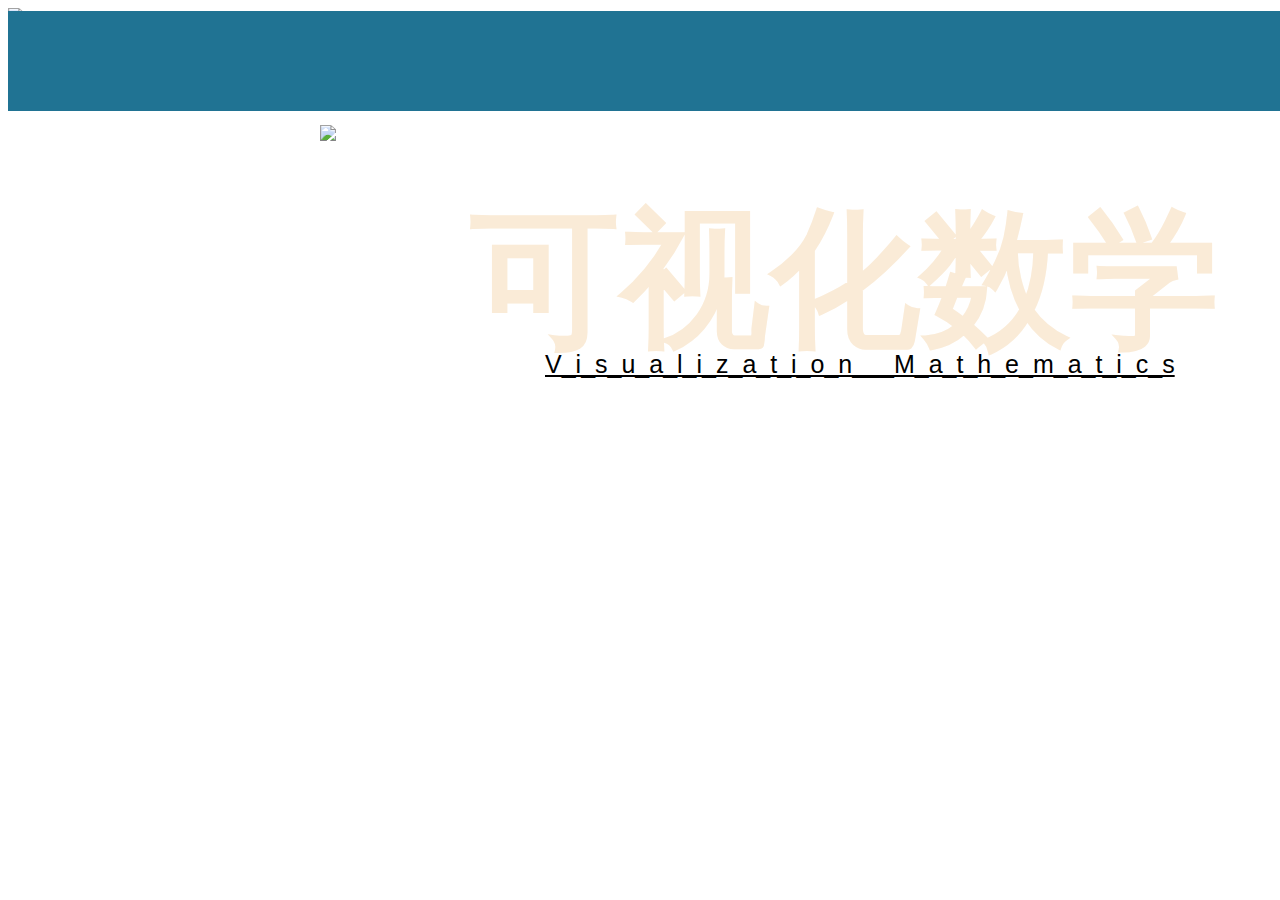
==== index.html @ 973137c5 "Add files via upload" ====
<!DOCTYPE html>
<html lang="en">
<head>
    <meta charset="UTF-8">
    <meta name="viewport" content="width=device-width, initial-scale=1.0">
    <title>可视化数学</title>

    <style>
        .title_bar{
            width: 100%;
            height: 100px;
            position: absolute;
            background-color: rgb(32, 115, 147);
            top: -10px;
        }

        .title{
            width: 950px;
            height: 325px;
            position: absolute;
            right: 10px;
            top: 80px;
        }
        .logo{
            display: inline-block;
            position: absolute;
            width: 240px;
            padding-top: 45px;
        }
        .word{
            display: inline-block;
            position: absolute;
            padding-left: 150px;
            width: 750px;
        }
        .english_word{
            position: absolute;
            padding-left: 225px;
            padding-top: 270px;
            width: 750px;
        }

        .backgroud{
            width: 100%;
            position: fixed;
            right: 0;
            top: 0;
        }
        
    </style>
</head>
<body>
    <div>
        <h1 class="title_bar"></h1>
        <img src="/picture/背景.jpg" width="100%">
        <div class="title">
            <img class="logo" src="/picture/logo.png">
            <h1 class="word" style="font: bolder 150px KaiTi; color: antiquewhite;" >可视化数学</h1>
            <u class="english_word" style="font-size: 25px; font-family: 'Trebuchet MS', 'Lucida Sans Unicode', 'Lucida Grande', 'Lucida Sans', Arial, sans-serif;">V_i_s_u_a_l_i_z_a_t_i_o_n___M_a_t_h_e_m_a_t_i_c_s</u>
        </div>
    </div>
</body>
</html>
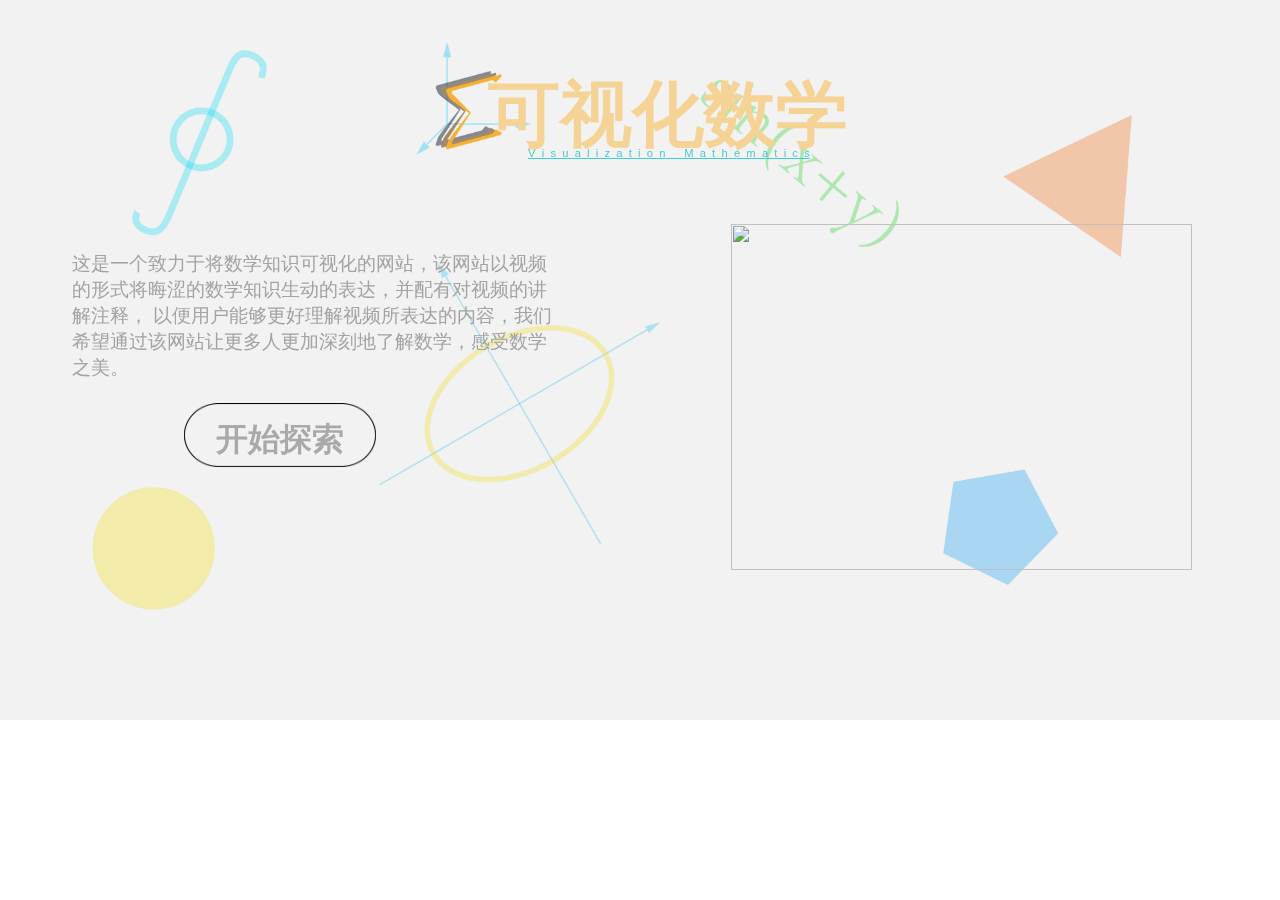
==== commit 9e31db3f: "Add files via upload" ====
--- a/index.html
+++ b/index.html
@@ -4,46 +4,71 @@
     <meta charset="UTF-8">
     <meta name="viewport" content="width=device-width, initial-scale=1.0">
     <title>可视化数学</title>
+    <link rel="" href="">
+
+    <meta name="viewport" content="width=device-width, initial-scale=1.0,
+                minimum-scale=1.0, maximum-scale=1.0, user-scalable=no">
+
+    <script>
+        function resetHtmlFontSize(){
+            document.documentElement.style.fontSize = window.innerWidth/800 + 'px';
+        }
+        resetHtmlFontSize();
+        window.onresize = resetHtmlFontSize;
+    </script>
 
     <style>
-        .title_bar{
-            width: 100%;
-            height: 100px;
+        .title{
+            width: 270rem;
+            height: 98rem;
             position: absolute;
-            background-color: rgb(32, 115, 147);
-            top: -10px;
-        }
-
-        .title{
-            width: 950px;
-            height: 325px;
-            position: absolute;
-            right: 10px;
-            top: 80px;
+            left: 260rem;
+            top: 12rem;
         }
         .logo{
             display: inline-block;
             position: absolute;
-            width: 240px;
-            padding-top: 45px;
+            width: 72rem;
+            padding-top: 14rem;
         }
         .word{
             display: inline-block;
             position: absolute;
-            padding-left: 150px;
-            width: 750px;
+            padding-left: 45rem;
+            width: 225rem;
         }
         .english_word{
             position: absolute;
-            padding-left: 225px;
-            padding-top: 270px;
-            width: 750px;
+            padding-left: 70rem;
+            padding-top: 80rem;
+            width: 225rem;
+        }
+
+        .introduction{
+            display: flex;
+            justify-content: space-between;
+            width: 700rem;
+            height: 240rem;
+            position: absolute;
+            right: 55rem;
+            top: 130rem;
+        }
+        .GIf{
+            margin-top: 10rem;
+            width: 288rem;
+            height: 216rem;
+        }
+        .vertical_container{
+            padding-top: 15rem;
+            width: 300rem;
+            display: flex;
+            flex-direction: column;
         }
 
         .backgroud{
-            width: 100%;
+            width: 800rem;
             position: fixed;
-            right: 0;
+            left: 0;
             top: 0;
         }
         
@@ -51,14 +76,38 @@
 </head>
 <body>
     <div>
-        <h1 class="title_bar"></h1>
-        <img src="/picture/背景.jpg" width="100%">
+        <img class="backgroud" src="/picture/背景.jpg">
         <div class="title">
             <img class="logo" src="/picture/logo.png">
-            <h1 class="word" style="font: bolder 150px KaiTi; color: antiquewhite;" >可视化数学</h1>
-            <u class="english_word" style="font-size: 25px; font-family: 'Trebuchet MS', 'Lucida Sans Unicode', 'Lucida Grande', 'Lucida Sans', Arial, sans-serif;">V_i_s_u_a_l_i_z_a_t_i_o_n___M_a_t_h_e_m_a_t_i_c_s</u>
+            <h1 class="word" style="font: bolder 45rem KaiTi; color: rgb(245, 211, 148);" >可视化数学</h1>
+            <u class="english_word" style="color: rgb(68, 204, 204); font-size: 7rem; font-family: 'Trebuchet MS', 'Lucida Sans Unicode', 'Lucida Grande', 'Lucida Sans', Arial, sans-serif;">V_i_s_u_a_l_i_z_a_t_i_o_n___M_a_t_h_e_m_a_t_i_c_s</u>
+        </div>
+        <div class="introduction">
+            <div class="vertical_container">
+                <p style="color: rgb(163, 163, 163);font-size: 12rem;font-family: SonTi; display: inline-block;white-space: normal;word-break: break-all;overflow: hidden;">
+                    这是一个致力于将数学知识可视化的网站，该网站以视频的形式将晦涩的数学知识生动的表达，并配有对视频的讲解注释，
+                    以便用户能够更好理解视频所表达的内容，我们希望通过该网站让更多人更加深刻地了解数学，感受数学之美。
+                </p>
+                <img id="button_pic" src="/picture/开始探索按钮.png" style="position: absolute; margin-top: 107rem; margin-left: 70rem;width: 120rem; height: 40rem;">
+                <button id="button" style="background: none;border: none; margin-top: 10rem; margin-left: 85rem;width: 90rem; height: 30rem; color: darkgray; font: bolder 20rem 'KaiTi';">开始探索</button>
+                <script>
+                    let button_pic = document.getElementById('button_pic');
+                    let button = document.getElementById('button');
+                    button_pic.addEventListener('mousedown',function(){
+                        window.location = "/main_interface.html";
+                    });
+                    button_pic.addEventListener('mouseover',function(){
+                        button.style.color = "coral";
+                    })
+                    button_pic.addEventListener('mouseout',function(){
+                        button.style.color = "darkgray";
+                    })
+                </script>
+            </div>
+            <img class="GIf" src="/GIF/modle.gif">
         </div>
     </div>
+
 </body>
 </html>
 
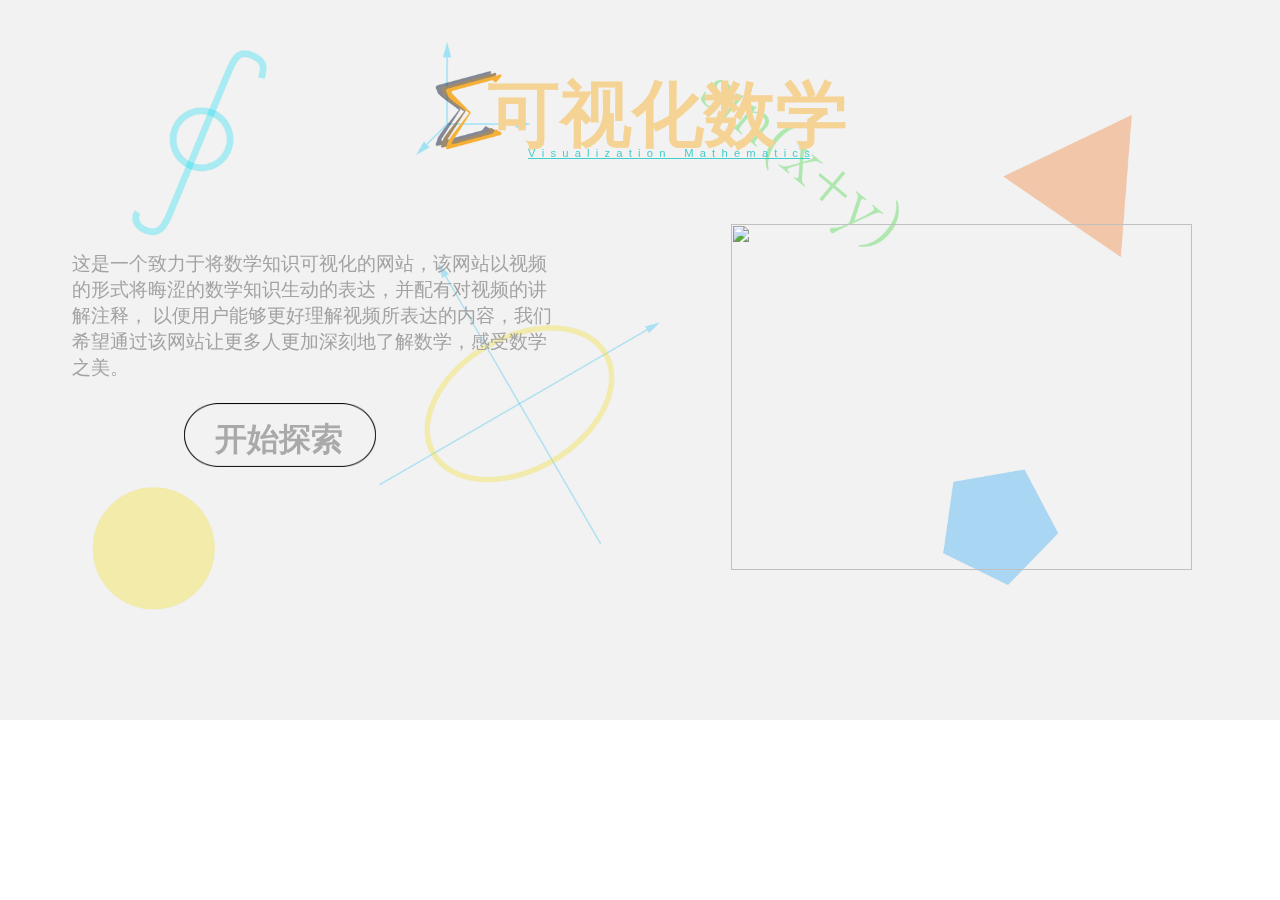
==== commit 359299cb: "Update index.html" ====
--- a/index.html
+++ b/index.html
@@ -89,7 +89,7 @@
                     以便用户能够更好理解视频所表达的内容，我们希望通过该网站让更多人更加深刻地了解数学，感受数学之美。
                 </p>
                 <img id="button_pic" src="/picture/开始探索按钮.png" style="position: absolute; margin-top: 107rem; margin-left: 70rem;width: 120rem; height: 40rem;">
-                <button id="button" style="background: none;border: none; margin-top: 10rem; margin-left: 85rem;width: 90rem; height: 30rem; color: darkgray; font: bolder 20rem 'KaiTi';">开始探索</button>
+                <button id="button" style="background: none;border: none; margin-top: 10rem; margin-left: 82rem;width: 95rem; height: 30rem; color: darkgray; font: bolder 20rem 'KaiTi';">开始探索</button>
                 <script>
                     let button_pic = document.getElementById('button_pic');
                     let button = document.getElementById('button');
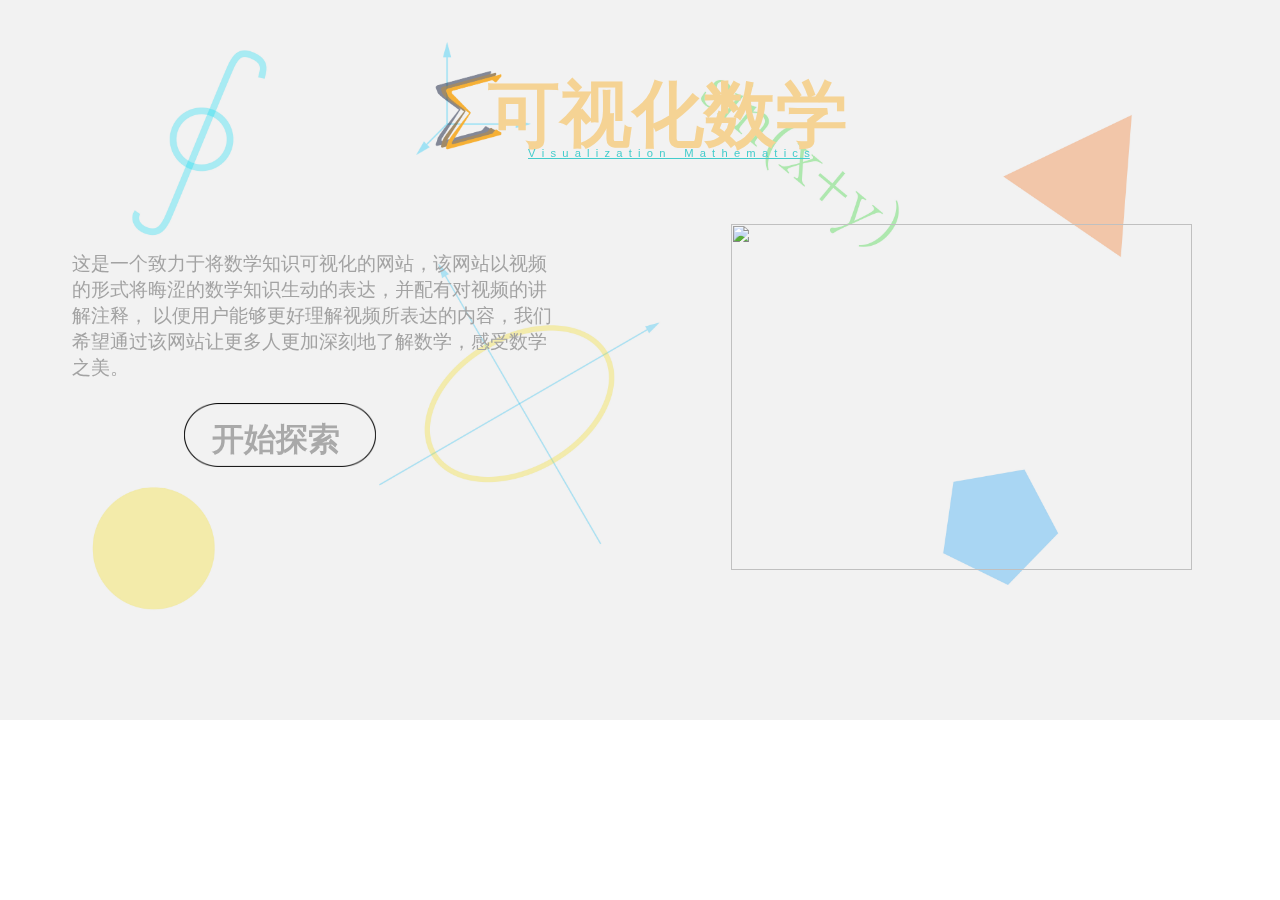
==== commit d6b138f4: "Update index.html" ====
--- a/index.html
+++ b/index.html
@@ -89,7 +89,7 @@
                     以便用户能够更好理解视频所表达的内容，我们希望通过该网站让更多人更加深刻地了解数学，感受数学之美。
                 </p>
                 <img id="button_pic" src="/picture/开始探索按钮.png" style="position: absolute; margin-top: 107rem; margin-left: 70rem;width: 120rem; height: 40rem;">
-                <button id="button" style="background: none;border: none; margin-top: 10rem; margin-left: 82rem;width: 95rem; height: 30rem; color: darkgray; font: bolder 20rem 'KaiTi';">开始探索</button>
+                <button id="button" style="background: none;border: none; margin-top: 10rem; margin-left: 70rem;width: 115rem; height: 30rem; color: darkgray; font: bolder 20rem 'KaiTi';">开始探索</button>
                 <script>
                     let button_pic = document.getElementById('button_pic');
                     let button = document.getElementById('button');
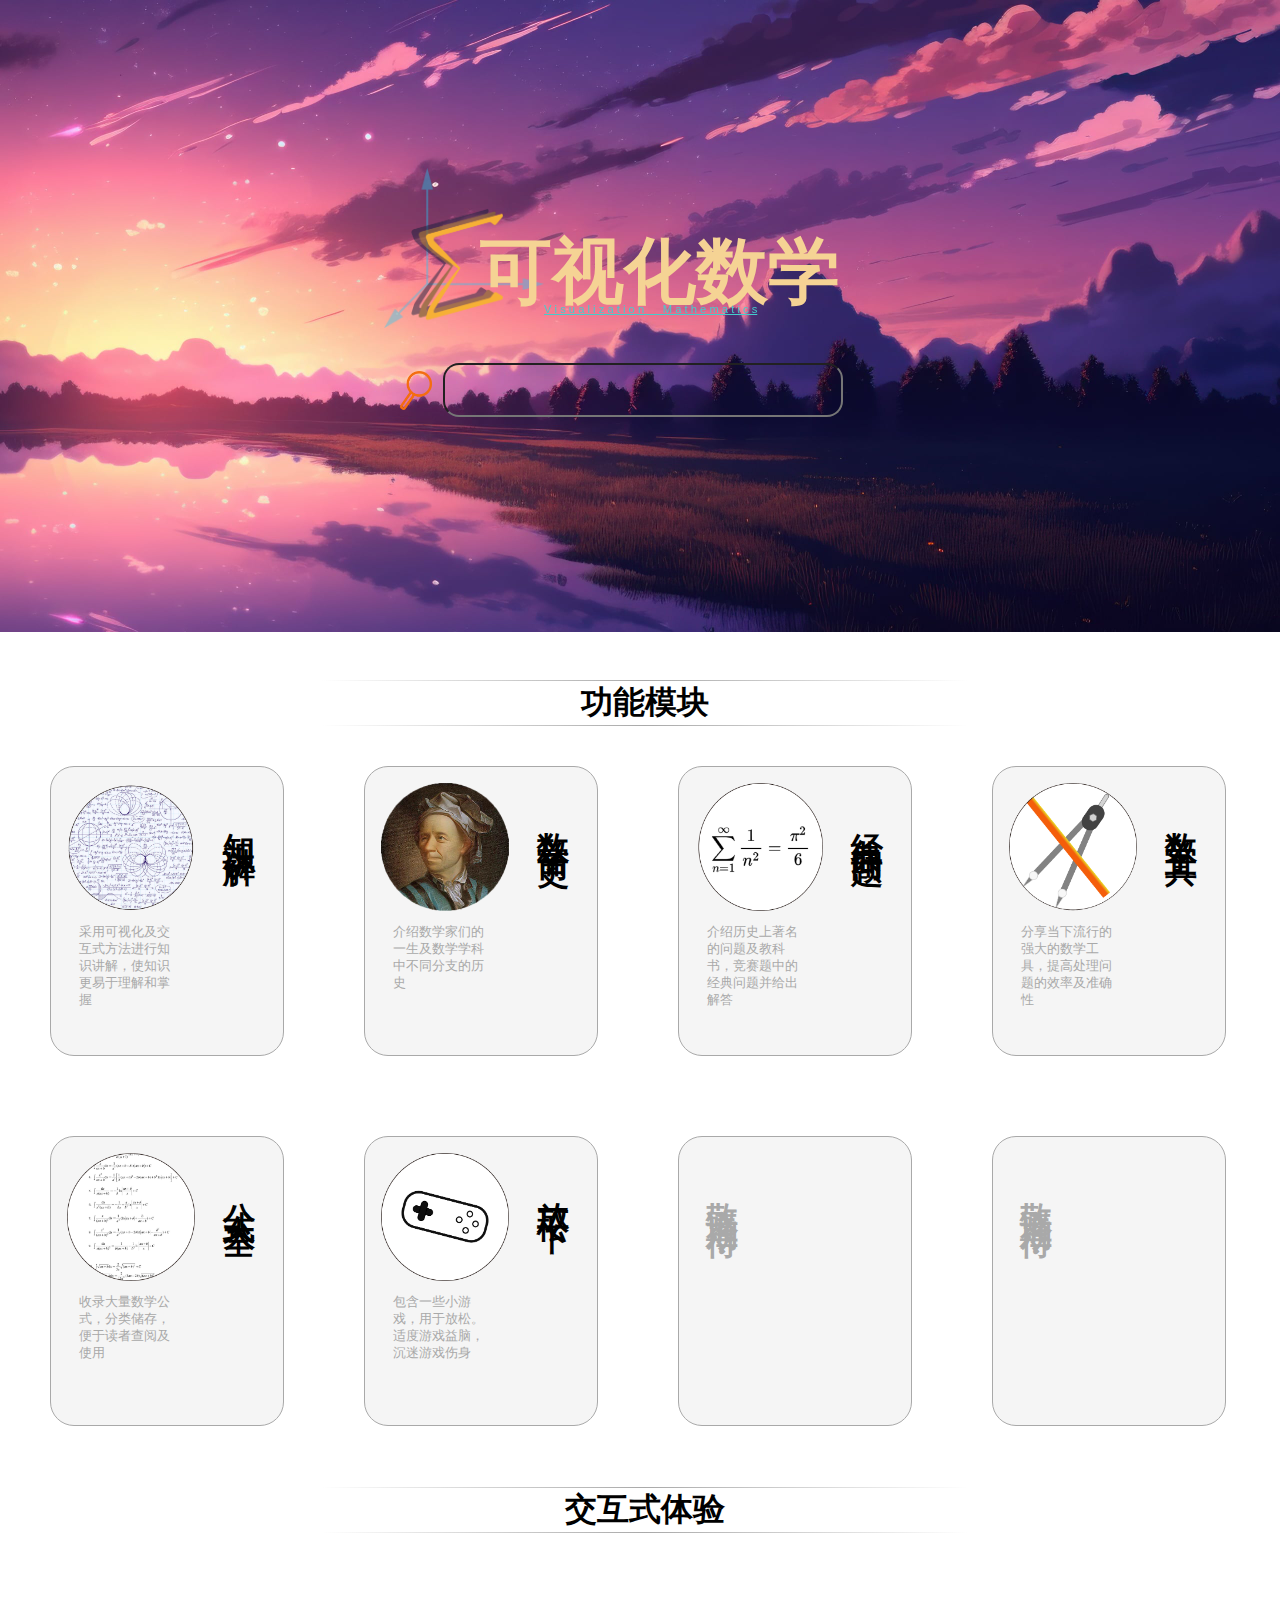
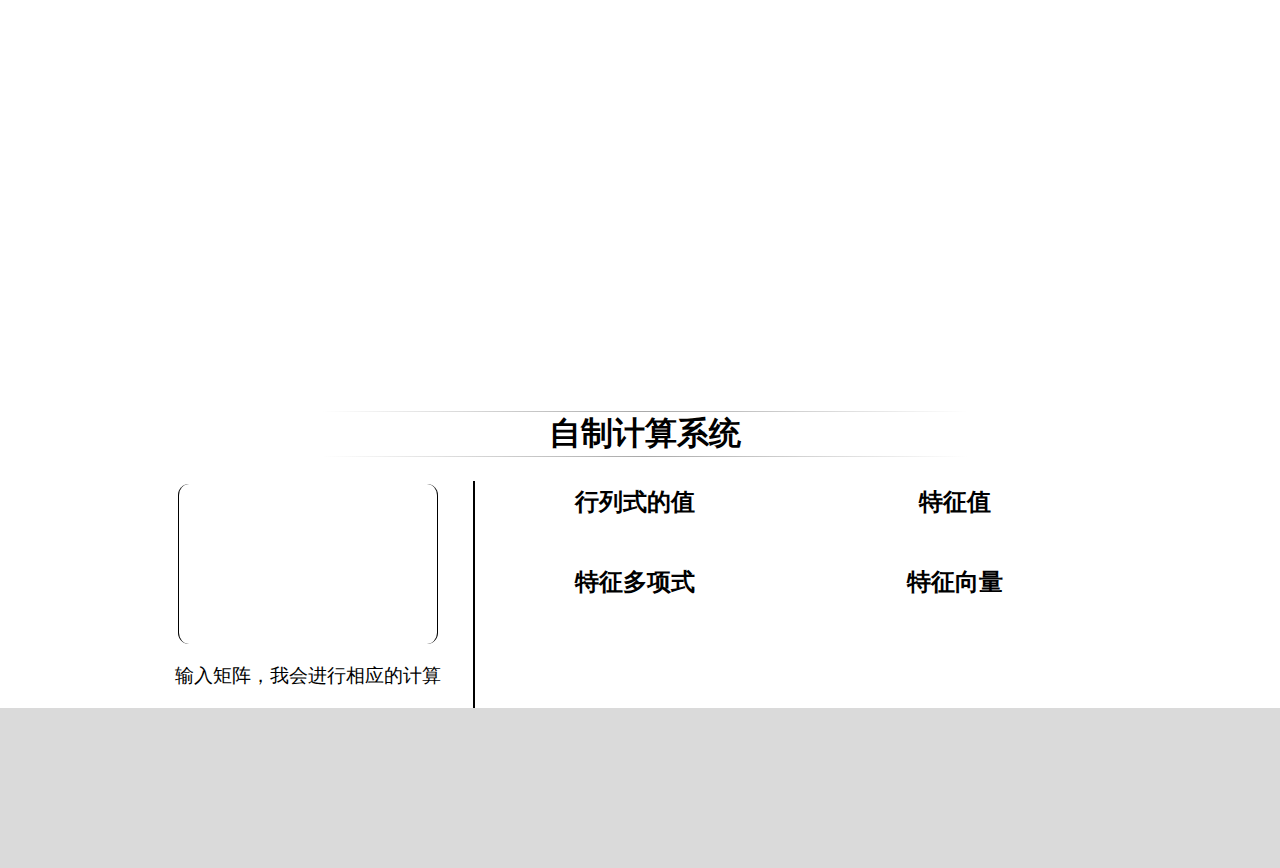
==== commit 486679d0: "Add files via upload" ====
--- a/index.html
+++ b/index.html
@@ -4,110 +4,396 @@
     <meta charset="UTF-8">
     <meta name="viewport" content="width=device-width, initial-scale=1.0">
     <title>可视化数学</title>
-    <link rel="" href="">
-
-    <meta name="viewport" content="width=device-width, initial-scale=1.0,
-                minimum-scale=1.0, maximum-scale=1.0, user-scalable=no">
-
-    <script>
-        function resetHtmlFontSize(){
-            document.documentElement.style.fontSize = window.innerWidth/800 + 'px';
+    <link rel="shortcut icon" href="/picture/logo.png" type="image/x-icon">
+
+    <link rel="stylesheet" href="/CSS/basic.css">
+    <link rel="stylesheet" href="/CSS/topBar.css">
+    <link rel="stylesheet" href="/CSS/background.css">
+    <link rel="stylesheet" href="/CSS/interactiveWindow.css">
+    <link rel="stylesheet" href="/CSS/fontFamily.css">
+    <link rel="stylesheet" href="/CSS/containers.css">
+
+</head>
+
+<script>
+    function resetHtmlFontSize(){
+        document.documentElement.style.fontSize = document.documentElement.clientWidth/800 + 'px';
+    }
+    resetHtmlFontSize();
+    window.onresize = resetHtmlFontSize;
+</script>
+
+<style>
+    /* 封面 */
+    .background{
+        display: flex;
+        flex-direction: column;
+        margin-top: 70rem;
+        width: 800rem;
+        height: 320rem;
+        background-color: transparent;
+    }
+
+    #title{
+        display: flex;
+        flex-direction: column;
+        width: 300rem;
+        height: 100rem;
+        margin-top: 30rem;
+        margin-left: 235rem;
+    }
+    
+    .searchBar{
+        display: flex;
+        width: 300rem;
+        height: 50rem;
+        margin-top: 20rem;
+        margin-left: 238rem;
+    }
+
+    /* 主页 */
+    #homePage{
+        display: flex;
+        flex-direction: column;
+        width: 806rem;
+        margin-left: -5rem;
+        margin-bottom: -5rem;
+        padding-bottom: 20rem;
+        background-color: white;
+        pointer-events: all;
+    }
+
+    #pagesContainer{
+        margin-top: 20rem;
+        display: flex;
+        flex-wrap: wrap;
+        margin-left: 6rem;
+        width: 800rem;
+    }
+
+    #pagesContainer > div{
+        display: flex;
+        margin-top: 20rem;
+        width: 145rem;
+        height: 180rem;
+        border: 1rem solid;
+        border-radius: 15rem;
+        border-color: darkgray;
+        background-color: whitesmoke;
+        margin: 25rem;
+        transition: all 0.3s;
+    }
+
+    #pagesContainer > div > h1{
+        writing-mode: vertical-rl;
+        letter-spacing: 5rem;
+        margin-top: 25rem;
+    }
+
+    #pagesContainer > div > div{
+        pointer-events: none;
+        display: flex;
+        flex-direction: column;
+        margin: 10rem;
+        margin-right: 0rem;
+    }
+
+    #pagesContainer > div > div > p{
+        margin: 8rem;
+        margin-right: 8rem;
+    }
+
+    #pagesContainer > div > div > img{
+        width: 80rem;
+        height: 80rem;
+    }
+
+    .bartitle{
+        font-size: 20rem;
+        text-align: center;
+        margin-bottom: 15rem;
+        border-top: 1rem solid;
+        border-bottom: 1rem solid;
+        border-image: linear-gradient(to right,white,white, darkgray,white,white)1;
+        
+    }
+
+    input[type="checkbox"] {
+            transform: scale(1.5);
+    }
+
+    .matrix{
+        height: 100rem;
+    }
+
+    pre{
+        display: flex;
+        flex-direction: column;
+        justify-content: space-around;
+    }
+
+    .matrix input{
+        font-size: 15rem;
+        text-align: center;
+        width: 35rem;
+        height: 15rem;
+        border: hidden;
+    }
+
+    #end{
+        width: 800rem;
+        height: 100rem;
+        margin-bottom: -30rem;
+        background-color: rgb(218, 218, 218);
+    }
+
+    /* 动画 */
+    #pagesContainer > div:hover{
+        transform: scale(1.1);
+        box-shadow: 3rem 3rem 10rem rgba(0, 0, 0, 0.5);
+    }
+
+    @keyframes showInteactiveWindow{
+        0%{
+            margin-top: 100rem;
+            opacity: 0;
         }
-        resetHtmlFontSize();
-        window.onresize = resetHtmlFontSize;
-    </script>
-
-    <style>
-        .title{
-            width: 270rem;
-            height: 98rem;
-            position: absolute;
-            left: 260rem;
-            top: 12rem;
+        100%{
+            margin-top: 0rem;
+            opacity: 1;
         }
-        .logo{
-            display: inline-block;
-            position: absolute;
-            width: 72rem;
-            padding-top: 14rem;
+    }
+ 
+    @keyframes showControlWindow{
+        0%{
+            margin-top: 100rem;
+            opacity: 0;
         }
-        .word{
-            display: inline-block;
-            position: absolute;
-            padding-left: 45rem;
-            width: 225rem;
+        100%{
+            margin-top: 0rem;
+            opacity: 1;    
         }
-        .english_word{
-            position: absolute;
-            padding-left: 70rem;
-            padding-top: 80rem;
-            width: 225rem;
-        }
-
-        .introduction{
-            display: flex;
-            justify-content: space-between;
-            width: 700rem;
-            height: 240rem;
-            position: absolute;
-            right: 55rem;
-            top: 130rem;
-        }
-        .GIf{
-            margin-top: 10rem;
-            width: 288rem;
-            height: 216rem;
-        }
-        .vertical_container{
-            padding-top: 15rem;
-            width: 300rem;
-            display: flex;
-            flex-direction: column;
-        }
-
-        .backgroud{
-            width: 800rem;
-            position: fixed;
-            left: 0;
-            top: 0;
-        }
+    }
+
+    @keyframes hide{
+        100%{opacity: 0;}
+    }
+</style>
+
+<body>
+    <!-- 背景 -->
+    <div class="backgroundBox">
+        <img id="backgroundImg"src="/picture/index背景.jpg">
+    </div>
+
+    <!-- 顶栏 -->
+    <div id="topBarBox">
+        <div id="topBar" style="background-color:rgba(99, 99, 99, 0.381);">
+            <div id="topBarButton">
+                <h1>首页</h1>
+                <h2>更新公告</h2>
+                <h2>关于</h2>
+                <h2>联系作者</h2>
+            </div>
+            
+            <div id="topSearchBar">
+                <input type="text" id="topBarText" name="topBarTextInput" placeholder="搜索：" class="topSearchBarInput">
+            </div>
+        </div>
+    </div>
+
+    <!-- 搜索栏 -->
+    <div class="background">
+        <div id="title">
+            <img style="position: absolute; width: 100rem; height: 100rem; z-index: -1;" src="/picture/logo.png">
+            <h1 style="width: 300rem; height: 12rem; margin-left: 60rem; margin-top: 35rem; font: bolder 45rem KaiTi; color: rgb(245, 211, 148);" >可视化数学</h1>
+            <p style="width: 300rem; height: 12rem; text-decoration: underline; margin-left: 100rem; color: rgb(68, 204, 204); font-size: 7rem; font-family: 'Trebuchet MS', 'Lucida Sans Unicode', 'Lucida Grande', 'Lucida Sans', Arial, sans-serif;">V i s u a l i z a t i o n___M a t h e m a t i c s</p>
+        </div>
+
+        <div class="searchBar">
+            <img style="margin: 7rem; width: 20rem; height: 24rem;" src="/picture/搜索.png">
+            <div>
+                <input type="text" id="searchText" name="searchTextInput" style="background-color: transparent; outline: none; text-align: center;color: aliceblue; font-size: 15rem;font-family: KaiTi; border-radius: 10rem; caret-color: white; width: 245rem;height: 30rem;">
+            </div>
+        </div>
+    </div>
+    
+    <!-- 主页面 -->
+    <div id="homePage">
+        <!-- 导航栏 -->
+        <h1 class="bartitle" style="margin-bottom: -20rem; margin-top: 30rem;">功能模块</h1>
         
-    </style>
-</head>
-<body>
-    <div>
-        <img class="backgroud" src="/picture/背景.jpg">
-        <div class="title">
-            <img class="logo" src="/picture/logo.png">
-            <h1 class="word" style="font: bolder 45rem KaiTi; color: rgb(245, 211, 148);" >可视化数学</h1>
-            <u class="english_word" style="color: rgb(68, 204, 204); font-size: 7rem; font-family: 'Trebuchet MS', 'Lucida Sans Unicode', 'Lucida Grande', 'Lucida Sans', Arial, sans-serif;">V_i_s_u_a_l_i_z_a_t_i_o_n___M_a_t_h_e_m_a_t_i_c_s</u>
-        </div>
-        <div class="introduction">
-            <div class="vertical_container">
-                <p style="color: rgb(163, 163, 163);font-size: 12rem;font-family: SonTi; display: inline-block;white-space: normal;word-break: break-all;overflow: hidden;">
-                    这是一个致力于将数学知识可视化的网站，该网站以视频的形式将晦涩的数学知识生动的表达，并配有对视频的讲解注释，
-                    以便用户能够更好理解视频所表达的内容，我们希望通过该网站让更多人更加深刻地了解数学，感受数学之美。
-                </p>
-                <img id="button_pic" src="/picture/开始探索按钮.png" style="position: absolute; margin-top: 107rem; margin-left: 70rem;width: 120rem; height: 40rem;">
-                <button id="button" style="background: none;border: none; margin-top: 10rem; margin-left: 70rem;width: 115rem; height: 30rem; color: darkgray; font: bolder 20rem 'KaiTi';">开始探索</button>
-                <script>
-                    let button_pic = document.getElementById('button_pic');
-                    let button = document.getElementById('button');
-                    button_pic.addEventListener('mousedown',function(){
-                        window.location = "/main_interface.html";
-                    });
-                    button_pic.addEventListener('mouseover',function(){
-                        button.style.color = "coral";
-                    })
-                    button_pic.addEventListener('mouseout',function(){
-                        button.style.color = "darkgray";
-                    })
-                </script>
-            </div>
-            <img class="GIf" src="/GIF/modle.gif">
-        </div>
+        <div id="pagesContainer">
+            <div>
+                <div>
+                    <img src="/picture/知识讲解.png">
+                    <p>采用可视化及交互式方法进行知识讲解，使知识更易于理解和掌握</p>
+                </div>
+                <h1>知识讲解</h1>
+            </div>
+
+            <div>
+                <div>
+                    <img src="/picture/数学简史.png">
+                    <p>介绍数学家们的一生及数学学科中不同分支的历史</p>
+                </div>
+                <h1>数学简史</h1>
+            </div>
+
+            <div>
+                <div>
+                    <img src="/picture/经典问题.png">
+                    <p>介绍历史上著名的问题及教科书，竞赛题中的经典问题并给出解答</p>
+                </div>
+                <h1>经典问题</h1>
+            </div>
+
+            <div>
+                <div>
+                    <img src="/picture/数学工具.png">
+                    <p>分享当下流行的强大的数学工具，提高处理问题的效率及准确性</p>
+                </div>
+                <h1>数学工具</h1>
+            </div>
+
+            <div>
+                <div>
+                    <img src="/picture/公式大全.png">
+                    <p>收录大量数学公式，分类储存，便于读者查阅及使用</p>
+                </div>
+                <h1>公式大全</h1>
+            </div>
+
+            <div>
+                <div>
+                    <img src="/picture/放松一下.png">
+                    <p>包含一些小游戏，用于放松。适度游戏益脑，沉迷游戏伤身</p>
+                </div>
+                <h1>放松一下</h1>
+            </div>
+
+            <div>
+                <h1 style="color: darkgray;">敬请期待···</h1>
+            </div>
+
+            <div>
+                <h1 style="color: darkgray;">敬请期待···</h1>
+            </div>
+        </div>
+
+        <h1 class="bartitle">交互式体验</h1>
+
+        <div class="interactiveBox" style="width: 800rem;">
+            <canvas width="320rem" height="250rem" style="opacity: 0;"></canvas>
+            <div class="controlWindow" style="height: 250rem; margin: 10rem;opacity: 0;">
+                
+                <math style="font-size: 28rem;" xmlns="http://www.w3.org/1998/Math/MathML" display="block"><mi>f</mi><mo stretchy="false">(</mo><mi>x</mi><mo stretchy="false">)</mo><mo>=</mo><mi>A</mi><mi>s</mi><mi>i</mi><mi>n</mi><mo stretchy="false">(</mo><mi>ω</mi><mi>x</mi><mo>+</mo><mi>φ</mi><mo stretchy="false">)</mo></math>
+                <math class="interactiveFormular" xmlns="http://www.w3.org/1998/Math/MathML" display="block"></math>
+
+                <div class="slider">A:
+                    <div>
+                        <div></div>
+                    </div>
+                </div>
+                <div class="slider">ω:
+                    <div>
+                        <div></div>
+                    </div>
+                </div>
+                <div class="slider">φ:
+                    <div>
+                        <div></div>
+                    </div>
+                </div>
+
+                <div class="rgbArea" style="margin-left: 0rem;margin-top: 45rem;">
+                    <div style="display: flex;">
+                        <div class="rgbButton"></div>
+                        <p style="margin: 0;margin-top: -2rem;margin-left: 2rem;color: black; text-align: center;font-size: 10rem;">曲线颜色</p>
+                    </div>
+                </div>
+
+                <div style="margin-left: 150rem;">
+                    <input id="grid" type="checkbox" checked = 1>
+                    <label for="grid" style="font-size: 10rem;margin-left: -5rem;">绘制网格</label>
+                </div>
+
+                <div></div>
+            </div>
+        </div>
+
+
+        <h1 class="bartitle">自制计算系统</h1>
+        <div style="display: flex; align-self: center;">
+            <div id="calculate">
+                <div class="matrix">
+                    <pre>
+                        <input type="text">
+                        <input type="text">
+                        <input type="text">
+                    </pre>
+                    <pre>
+                        <input type="text">
+                        <input type="text">
+                        <input type="text">
+                    </pre>
+                    <pre>
+                        <input type="text">
+                        <input type="text">
+                        <input type="text">
+                    </pre>
+                </div>
+
+                <div>
+                    <h3 style="font-weight: inherit;">输入矩阵，我会进行相应的计算</h3>
+                </div>
+            </div>
+
+            <div style="border: 0.1rem solid black;margin-left: 20rem;"></div>
+
+            <div class="verticalContainers" style="width: 400rem;">
+                <div style="display: flex; width: 400rem;height: 50rem;">
+                    <div style="width: 200rem;">
+                        <h2>行列式的值</h2>
+                        <h3></h3>
+                    </div>
+                    <div style="width: 200rem;">
+                        <h2>特征值</h2>
+                        <math style="font-size: 28rem;" xmlns="http://www.w3.org/1998/Math/MathML" display="block"></math>
+                    </div>
+                </div>
+
+                <div style="display: flex; width: 400rem;">
+                    <div style="width: 200rem;">
+                        <h2>特征多项式</h2>
+                        <math style="font-size: 28rem;" xmlns="http://www.w3.org/1998/Math/MathML" display="block"></math>
+                    </div>
+                    <div id="eigenVector" style="width: 200rem;">
+                        <h2>特征向量</h2>
+                    </div>
+                </div>
+
+            </div>
+        </div>
+
+        <div id="end"></div>
+
     </div>
 
+
+
 </body>
-</html>
-
+
+
+<script src="/JS/backgroundMove.js"></script>
+<script src="/JS/jumpToPage.js"></script>
+<script src="/JS/topBarDown.js"></script>
+<script src="/JS/topBarButton.js"></script>
+<script type="module" src="/JS/interactiveWindowDisplay.js"></script>
+<script type="module" src="/JS/functionRGB.js"></script>
+<script type="module" src="/JS/changePage.js"></script>
+<script type="module" src="/JS/topBarColor.js"></script>
+<script type="module" src="/JS/showinteractiveBox.js"></script>
+<script type="module" src="/JS/calculator.js"></script>
+
+</html>--- a/CSS/basic.css
+++ b/CSS/basic.css
@@ -0,0 +1,61 @@
+body{
+    display: flex;
+    flex-direction: column;
+}
+
+div{
+    font-size: 25rem;
+}
+
+h1{
+    user-select: none;
+    pointer-events: none;
+    font-size: 20rem;
+}
+
+h2{
+    user-select: none;
+    pointer-events: none;
+    font-size: 15rem;
+}
+
+h3{
+    user-select: none;
+    pointer-events: none;
+    font-size: 12rem;
+}
+
+p{
+    user-select: none;
+    pointer-events: none;
+    color: darkgray;
+    font-size: 8rem;
+}
+
+img{
+    user-select: none;
+    pointer-events: none;
+}
+
+pre{
+    display: flex;
+    flex-direction: column;
+    align-items: center;
+    margin: 2rem;
+}
+
+label{
+    font-size: 10rem;
+}
+
+math{
+    user-select: none;
+}
+
+input{
+    outline: none;
+}
+
+input::selection {
+    background-color: rgb(170, 244, 255);
+}--- a/CSS/topBar.css
+++ b/CSS/topBar.css
@@ -0,0 +1,65 @@
+#topBarBox{
+    z-index: 1;
+    position: fixed;
+    margin-top: -30rem;
+    width: 800rem;
+    height: 50rem;
+}
+
+#topBar{
+    margin-left: -5rem;
+    position: fixed;
+    width: 800rem;
+    height: 25rem;
+}
+
+#topBarButton{
+    display: flex;
+    float: left;
+    justify-content: space-around;
+    margin-top: 2rem;
+    margin-left: 5rem;
+    width: 200rem;
+}
+
+#topBarButton h1{
+    padding-left: 5rem;
+    padding-right: 5rem;
+    padding-bottom: 1rem;
+    margin-top: 3rem;
+    font-size: 12rem;
+    font-weight: 1rem;
+    border-radius: 10rem;
+    user-select: none;
+    pointer-events: all;
+}
+
+#topBarButton h2{
+    height: 11rem;
+    padding-left: 5rem;
+    padding-right: 5rem;
+    margin-top: 8rem;
+    font-size: 8rem;
+    font-weight: 1rem;
+    border-radius: 8rem;
+    user-select: none;
+    pointer-events: all;
+}
+
+#topSearchBar{
+    margin-top: 6rem;
+    float: right;
+    width: 100rem;
+    height: 12rem;
+}
+
+.topSearchBarInput{
+    font-size: 8rem;
+    float: left;
+    width: 80rem;
+    height: 12rem;
+    border-radius: 5rem;
+    background-color: transparent;
+    border:0.8rem solid black;
+    outline: none;
+}--- a/CSS/background.css
+++ b/CSS/background.css
@@ -0,0 +1,11 @@
+.backgroundBox{
+    width: 1600rem;
+    margin-top: -230rem;
+    margin-left: -405rem;
+    position: fixed;
+    z-index: -2;
+}
+
+#backgroundImg{
+    width:1200rem;
+}--- a/CSS/interactiveWindow.css
+++ b/CSS/interactiveWindow.css
@@ -0,0 +1,190 @@
+/* 坐标系交互 */
+canvas{
+    align-self: center;
+    background-color: black;
+}
+
+.interactiveBox{
+    display: flex;
+    justify-content: center;
+}
+
+.controlWindow{
+    display: flex;
+    flex-direction: column;
+    justify-content: space-around;
+    align-items: center;
+    font-size: 50rem;
+    padding-left: 12rem;
+    border-left: 0.8rem solid gray;
+    width: calc(35%);
+    user-select: none;
+}
+
+.controlWindow img{
+    max-width: 80%;
+    align-self: center;
+}
+
+.slider{
+    display: flex;
+    justify-content: space-around;
+    align-items: center;
+    font-size: 28rem;
+    margin-left: 10rem;
+}
+
+.slider > div{
+    width: 200rem;
+    height: 1rem;
+    background-color: darkgray;
+}
+
+.slider > div > div{
+    margin-top: -9.5rem;
+    width: 10rem;
+    height: 20rem;
+    background-color: rgb(255, 255, 255);
+    box-shadow: 0 0 2rem rgb(124, 124, 124);
+    border-radius: 3rem;
+}
+
+.rgbArea{
+    display: flex;
+    flex-direction: column-reverse;
+    position: absolute;
+    width: 120rem;
+    height: 170rem;
+    pointer-events: none;
+}
+
+.rgbButton{
+    border-radius: 1.5rem;
+    width: 10rem;
+    height: 10rem;
+    pointer-events: all;
+    box-shadow: 0 0 3rem darkgray;
+}
+
+.rgbBox{
+    display: flex;
+    flex-direction: column;
+    align-items: center;
+    margin-left: 10rem;
+    width: 100rem;
+    height: 150rem;
+    background-color: rgb(103, 103, 103);
+    border-radius: 3rem;
+    animation: show 0.5s forwards;
+    box-shadow: 0 0 5rem rgb(44, 44, 44);
+}
+
+.rgbCanvasBox{
+    display: flex;
+    width: 80rem;
+    margin: 5rem;
+}
+
+
+.swatchesDIV{
+    width: 80rem;
+    height: 80rem;
+}
+
+.swatchesBAR{
+    width: 80rem;
+    height: 12rem;
+}
+
+.rgbValueBox{
+    width: 80rem;
+    height: 30rem;
+    display: flex;
+    flex-direction: column;
+    justify-content: space-around;
+}
+
+.rgbValueBox > div{
+    display: flex;
+    justify-content: center;
+    font-size: 7rem;
+    font-weight: 3rem;
+    color: white;
+}
+
+.rgbValueBox > div > p{
+    width: 70rem;
+    text-align: center;
+    margin: 0rem;
+    font-size: 6rem;
+    color: white;
+    border-bottom: 0.2rem solid rgb(124, 124, 124);
+}
+
+.targetCircle{
+    position: absolute;
+    width: 5rem;
+    height: 5rem;
+    margin-top: -2.5rem;
+    margin-left: -2.5rem;
+    background-color: transparent;
+    border: 0.5rem solid azure;
+    border-radius: 50%;
+}
+
+.strip{
+    align-self: center;
+    position: absolute;
+    background-color: rgb(188, 188, 188);
+    width: 0.7rem;
+    height: 15rem;
+}
+
+
+/* 数学表达式交互 */
+.interactiveFormular{
+    align-self: center;
+    font-size: calc(25%);
+    max-width: calc(90%);
+    overflow-x: auto;
+    overflow-y: hidden;
+}
+
+.matrix{
+    display: flex;
+    justify-content: space-around;
+    align-self: center;
+    margin: 2rem;
+    font-size: 1rem;
+    border: 1.2rem solid rgb(0, 0, 0);
+    border-top: hidden;
+    border-bottom: hidden;
+    border-radius: 7rem;
+    padding-left: 3rem;
+    padding-right: 3rem;
+    overflow-y: hidden;
+    overflow-x: auto;
+}
+
+.column {
+    align-self: center;
+    display: flex;
+    flex-direction: column;
+    justify-content: space-around;
+}
+
+.column > input{
+    font-size: 12rem;
+    text-align: center;;
+    border: hidden;
+    width: 10rem;
+    height: 10rem;
+    margin: 2rem;
+    background-color: transparent;
+    outline: none;
+}
+
+@keyframes show{
+    0%{opacity: 0;}
+    100%{opacity: 1;}
+}--- a/CSS/fontFamily.css
+++ b/CSS/fontFamily.css
@@ -0,0 +1,9 @@
+@font-face {
+    font-family: GreekAlphabet;
+    src: url('/fontFamily/GFSBodoniClassic/GFSBodoniClassic.otf');
+}
+
+@font-face {
+    font-family: handwritten fonts;
+    src: url('/fontFamily/Pinyon_Script/PinyonScript-Regular.ttf');
+}--- a/CSS/containers.css
+++ b/CSS/containers.css
@@ -0,0 +1,16 @@
+.verticalContainers{
+    display: flex;
+    flex-direction: column;
+    align-items: center;
+}
+
+.verticalContainers h2{
+    margin: 3rem;
+    text-align: center;
+}
+
+.verticalContainers h3{
+    margin: 3rem;
+    font-weight:500;
+    text-align: center;
+}